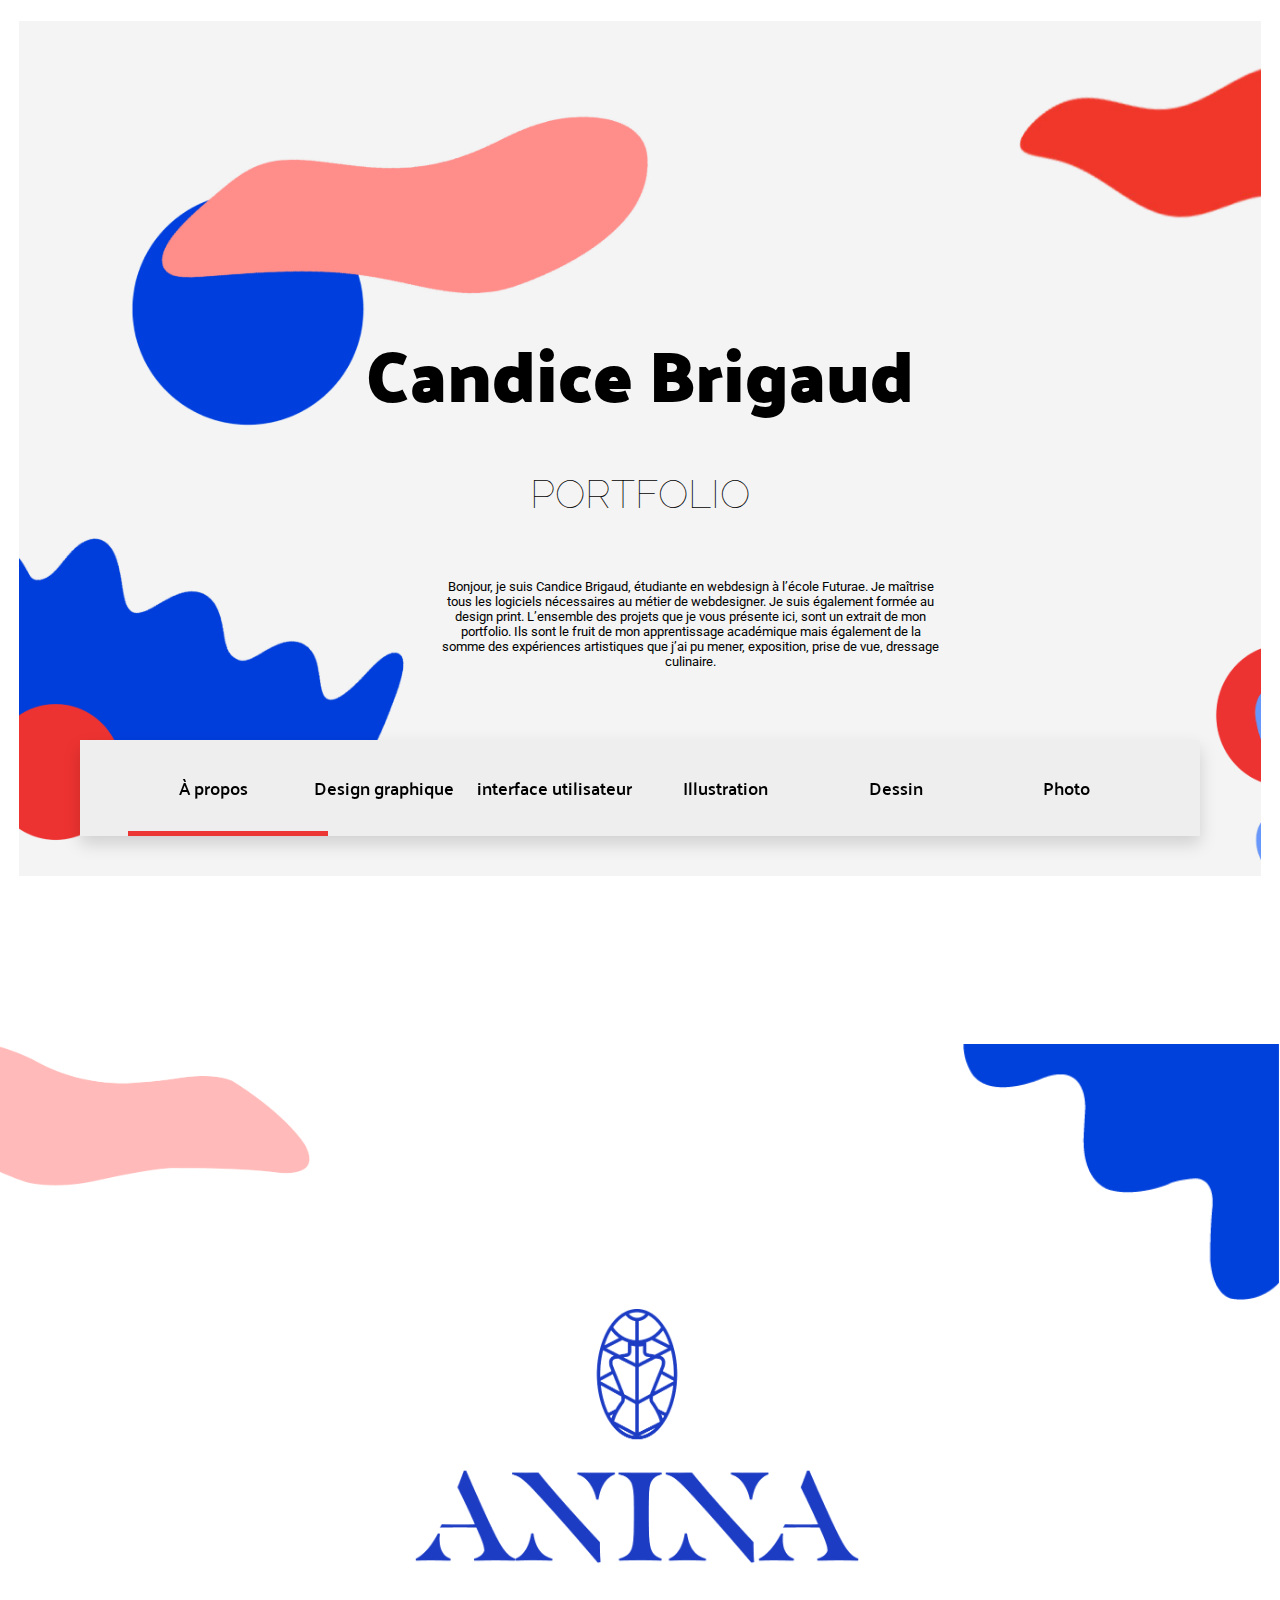
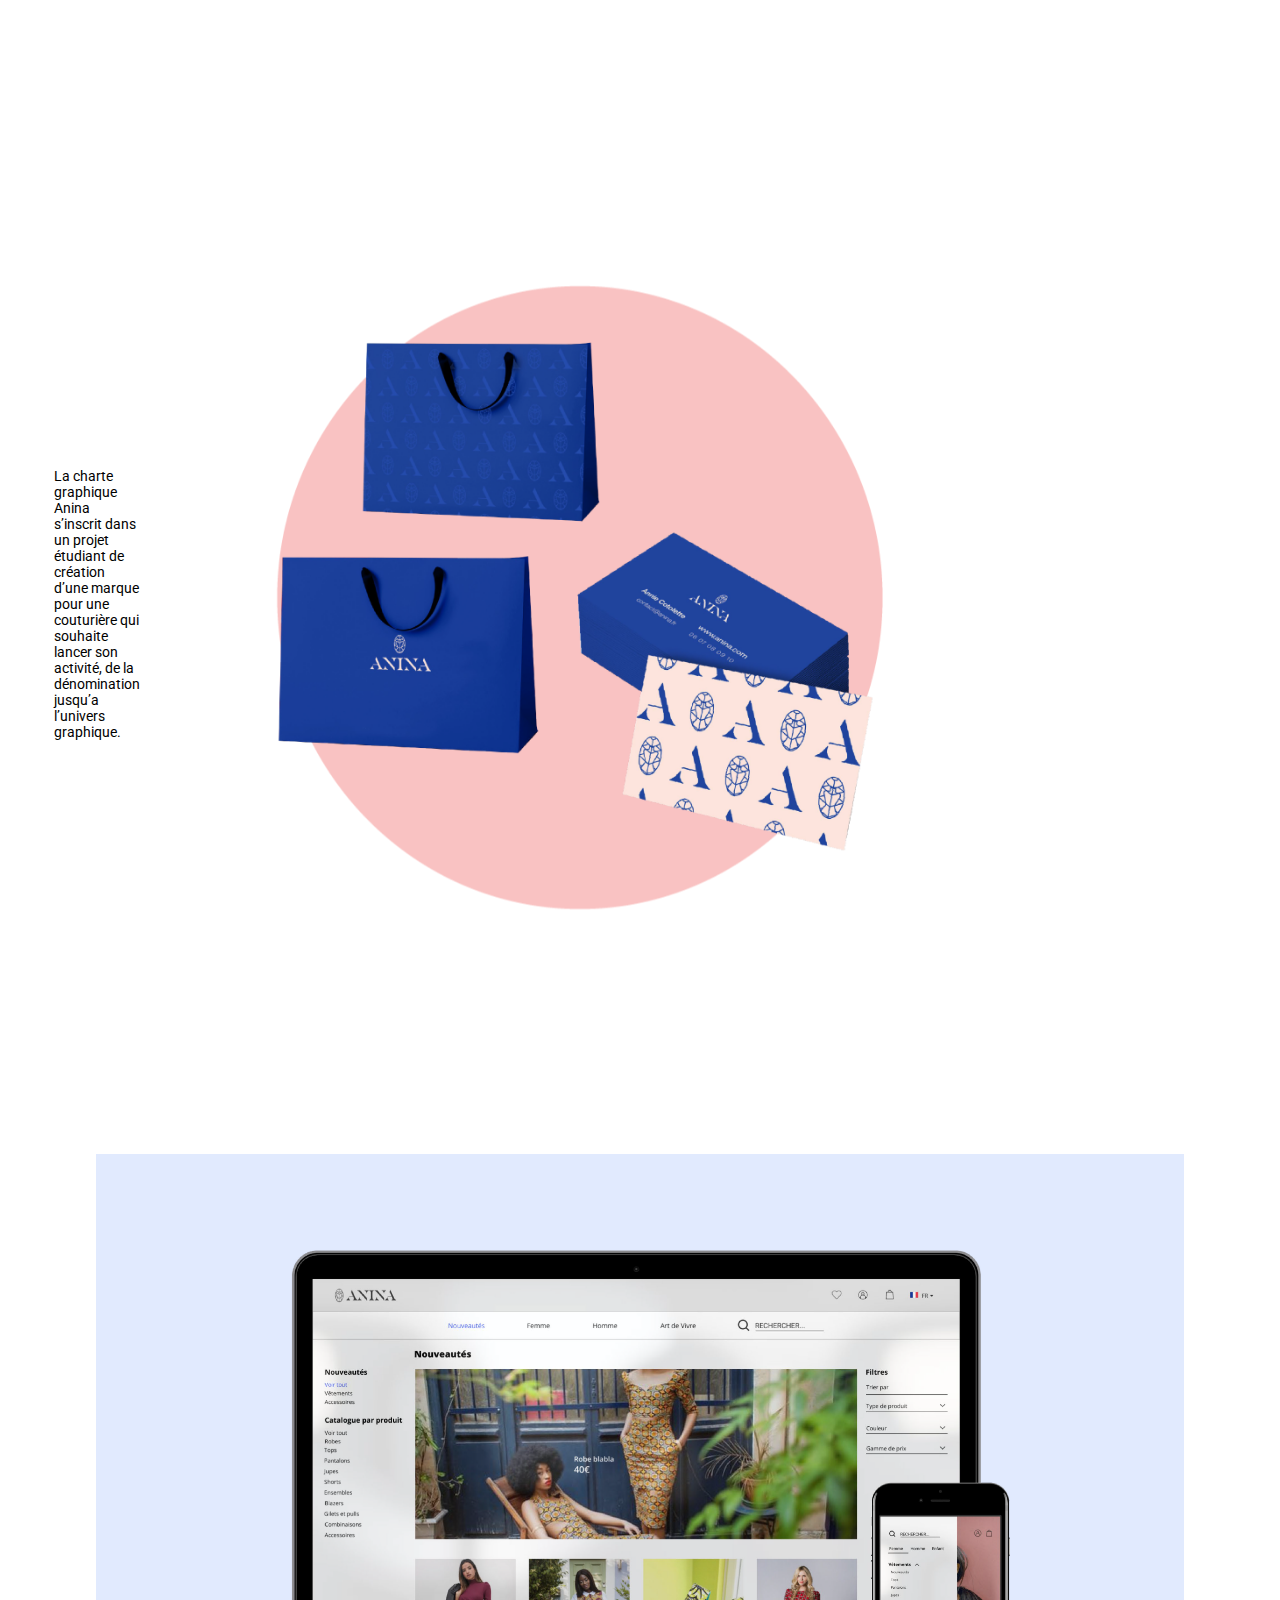
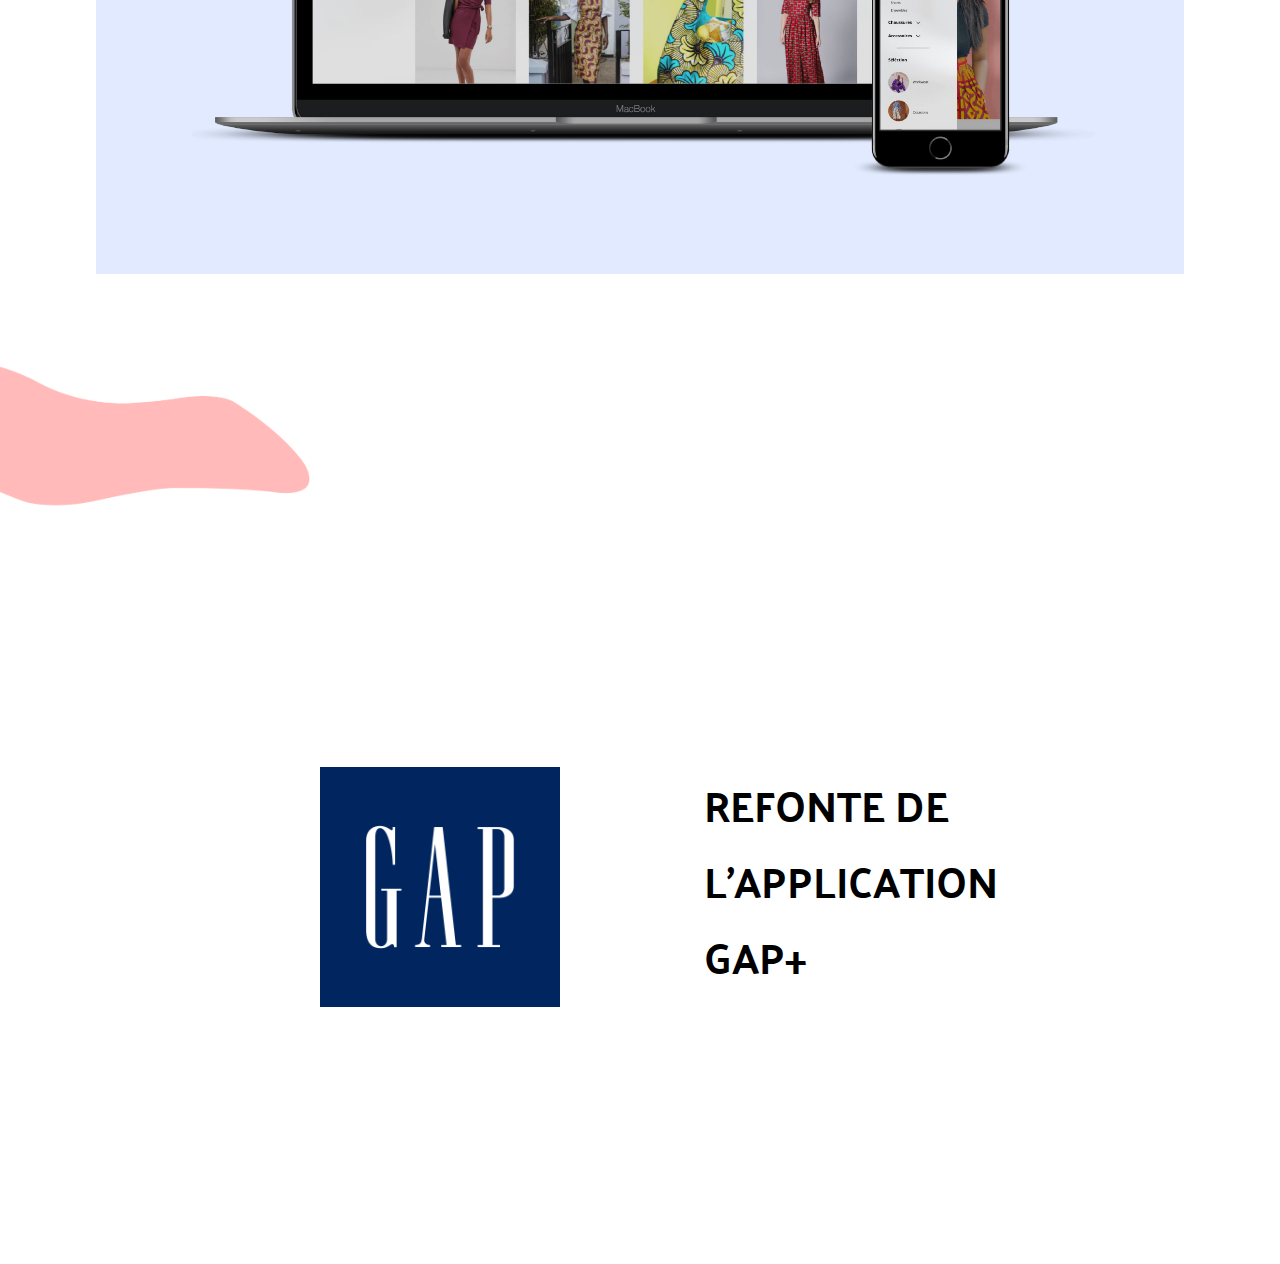
==== index.html @ c818b1f8 "[FIX] change name index and create assets folder" ====
<!DOCTYPE html>
<html>
    <head>
        <link rel="stylesheet" href="style.css">
        <link rel="preconnect" href="https://fonts.gstatic.com">
        <link href="https://fonts.googleapis.com/css2?family=Palanquin+Dark:wght@600&family=Palanquin:wght@100;300;500;600&family=Raleway:wght@100&family=Roboto:wght@300&display=swap" rel="stylesheet">
        <title>Candice Portfolio</title>
    </head>
    <body>
        <section class="section1">
            <div class="background-color-grey">
                <div class="text-container">
                    <h1>
                        Candice Brigaud
                    </h1>
                    <h2>
                        PORTFOLIO
                    </h2>
                    <div class="about-div">
                        <p class="about">
                            Bonjour, je suis Candice Brigaud, étudiante en webdesign à l’école Futurae. 
                            Je maîtrise tous les logiciels nécessaires au métier de webdesigner. Je
                            suis également formée au design print. L’ensemble des projets que je
                            vous présente ici, sont un extrait de mon portfolio. Ils sont le fruit de 
                            mon apprentissage académique mais également de la somme des expériences 
                            artistiques que j’ai pu mener, exposition, prise de vue, dressage culinaire. 
                        </p>
                    </div>
                </div>
            </div>
            <nav>
                <a href="#">À propos</a>
                <a href="#">Design graphique</a>
                <a href="#">interface utilisateur</a>
                <a href="#">Illustration</a>
                <a href="#">Dessin</a>
                <a href="#">Photo</a>
                <div class="animation start-home"></div>
            </nav>
        </section>
        <section class="section2">
                <div class="images">
                    <img class="image-left-top" src="assets/image-pink-form.png">
                    <img class="logo-anina-image" src="assets/logo-anina-04 copie.png">
                    <img class="image-right-top" src="assets/image-right-top-dg.png">
                </div>
        </section>
        <section class="section3">
            <div class="text-anina-container">
                <p>
                    La charte graphique Anina s’inscrit dans un projet 
                    étudiant de création d’une marque pour une couturière 
                    qui souhaite lancer son activité, de la dénomination 
                    jusqu’a l’univers graphique.
                </p>
            </div>
            <img class="circle-bag-anina-class" src="assets/circle-bag-anina.png">
        </section>
        <section class="section4">
            <div class="ordi-images">
                <img class="ordi-anina-image" src="assets/ordi-anina-01.png">
            </div>
        </section>
        <section class="section4">
            <div class="form-container-section4">
                <img class="image-left-top" src="assets/image-pink-form.png">
            </div>
            <div class="container-all-section4">
                <div class="gap-image-title">
                    <img class="logo-gap" src="assets/gap-logo.png">
                    <p class="gap-text-style">
                        Refonte de l’application GAP+
                    </p>
                    <!-- <img class="mobil-app-gap" src="assets/Capture d’écran 2021-01-12 à 11.26 1.png"> -->
                </div>
            </div>
        </section>

    </body>

</html>
---- style.css ----
body, html{
    padding: 0;
    margin: 0;
    height: 100%;
    width: 100%;
    background-color: white;
   
}
.section1{
    height: 100%;
    width: 100%;
    background-color: white;
    display: flex;
    justify-content: center;
    align-items: center;
    flex-direction: column;
    justify-content: flex-end;
}
.background-color-grey{
    height: 95%;
    width: 97%;
    /* background-color: deeppink; */
    background-image: url(assets/frame-2.png);
    background-size: cover;
    display: flex;
    align-items: center;
    justify-content: center;
    flex-direction: column;
    margin-bottom: 1.5rem;
}

.text-container{
    height: 40%;
    width: 45%;
    /* background-color: dodgerblue; */
    text-align: center;
}
h1{
    font-family: 'Palanquin Dark', sans-serif;
    font-size: 72px;
    line-height: 6rem;
}
h2{
    font-family: 'Raleway', sans-serif;
    font-weight: 100;
    font-size: 40px;
}
.about-div{
    height: 40%;
    min-width: 500px;
    /* background-color: fuchsia; */
    padding: 1rem 5rem 0 5rem;
}
.about{
    font-family: 'Roboto', sans-serif;
    font-size: 13px;
    text-align: center;
}
nav{
    height: 6rem;
    width: 80%;
    font-family: 'Roboto', sans-serif;
    /* background: #f5f5f5; */
    background: #eeeeee; 
    position: fixed;
    margin-bottom: 4rem;
    box-shadow: 0 8px 16px 0 rgba(0, 0, 0,.15);
    padding-left: 3rem;
    padding-right: 3rem;
    display: flex;
    justify-content: space-between;
    z-index: 10;
}
nav a{
    font-size: 18px;
    font-family: 'Palanquin', sans-serif;
    text-decoration: none;
    color: black;
    font-weight: 600;
    line-height: 5rem;
    display: inline-block;
}
nav .animation{
    height: 5px;
    background-color: #EC3634;
    position: absolute;
    bottom: 0;
    z-index: 0;
    transition: all .5s ease 0;
}
a:nth-child(1){
    width: 200px;
    /* background-color:aqua; */
    align-self: center;
    text-align: center;
}
nav .start-home, a:nth-child(1):hover~.animation {
    width: 200px;
    left: 0;
    align-self: center;
    text-align: center;
    margin-left: 3rem;
}

a:nth-child(2){
    width: 200px;
    /* background-color: brown; */
    align-self: center;
    text-align: center;
}
nav .start-home, a:nth-child(2):hover~.animation {
    width: 200px;
    left: 0;
    align-self: center;
    text-align: center;
}

a:nth-child(3){
    width: 200px;
    /* background-color:darkgreen; */
    align-self: center;
    text-align: center;
}
a:nth-child(4){
    width: 200px;
    /* background-color: darkslateblue; */
    align-self: center;
    text-align: center;
}
a:nth-child(5){
    width: 200px;
    /* background-color: darkorange; */
    align-self: center;
    text-align: center;
}
a:nth-child(6){
    width: 200px;
    /* background-color: yellow; */
    align-self: center;
    text-align: center;
}
nav .start-home, a:nth-child(6):hover~.animation {
    width: 200px;
    left: 0;
    align-self: center;
    text-align: center;
    margin-right: 3rem;
}

.section2{
    height: 80%;
    width: 100%;
    /* background-color: darksalmon; */
    background-color: white;
    display: flex;
    margin-top: 9rem;
}
.images{
    height: 100%;
    width: 100%;
    /* background-color: violet; */
    display: flex;
    justify-content: space-between;
    align-items: center;
}

.image-right-top{
    height: 16rem;
    /* width: 24rem; */
    /* background-color: tomato; */
    align-self: flex-start;
}
.image-left-top{
    height: 9rem;
    /* width: 10rem; */
    opacity: 60%;
    /* background-color:yellow; */
    align-self: flex-start;
}
.logo-anina-image{
    max-width: 35%;
    height: auto;
    /* background-color: chocolate; */
    margin-bottom: 7rem;
    margin-top: 11rem;
}
.union.png{
    height: 2rem;
    width: 3rem;
}
.section3{
    height: 100%;
    width: 100%;
    /* background-color:indigo; */
    display: flex;
    justify-content: center;
    align-items: center;
}
.circle-bag-anina-class{
    height: 40rem;
    margin-bottom: 2rem;
    /* background-color: lightgreen; */
    padding-right: 25rem;
    padding-left: 4rem;
}
.text-anina-container{
    height: 20rem;
    width: 13rem;
    /* background-color: lightcoral; */
    padding: 4rem;
    font-family: 'Roboto', sans-serif;
    font-size: 14px;
}

.section4{
    height: 100%;
    width: 100%;
    background-color: white;
    display: flex;
    justify-content: center;
    align-items: center;
}
.ordi-images{
    height: 80%;
    width: 85%;
    background-color: #E1EAFE;
     display: flex;
    justify-content: center;
    align-items: center;
}
.background-blue{
    height: 80%;
    width: 85%;
    background-color: #0040DB;
    opacity: 20%;
}
.ordi-anina-image{
    height: 33rem;
    /* background-color: burlywood; */
}
.section4{
    height: 100%;
    width: 100%;
    background-color: white;
    display: flex;
    justify-content: center;
    align-items: center;
    flex-direction: column;
}
.form-container-section4{
    height: 15%;
    width: 100%;
}
.image-left-top{
    height: 9rem;
    opacity: 60%;
    /* background-color:yellow; */
    align-self: flex-start;
}
.container-all-section4{
    height: 100%;
    width: 100%;
    /* background-color:darkgoldenrod; */
    display: flex;
    justify-content: center;
    align-items: center;
}
.gap-image-title{
    height: 30%;
    width: 50%;
    /* background-color: crimson; */
    display: flex;
    justify-content: space-between;
}
.logo-gap{
    height: 15rem;
}
.mobil-app-gap{
    height: 15.3rem;
}
.gap-text-style{
    height: 100%;
    width: 40%;
    /* background-color: darkmagenta; */
    font-family: 'Palanquin Dark', sans-serif;
    font-size: 42px;
    text-transform: uppercase;
    align-self: center;
}
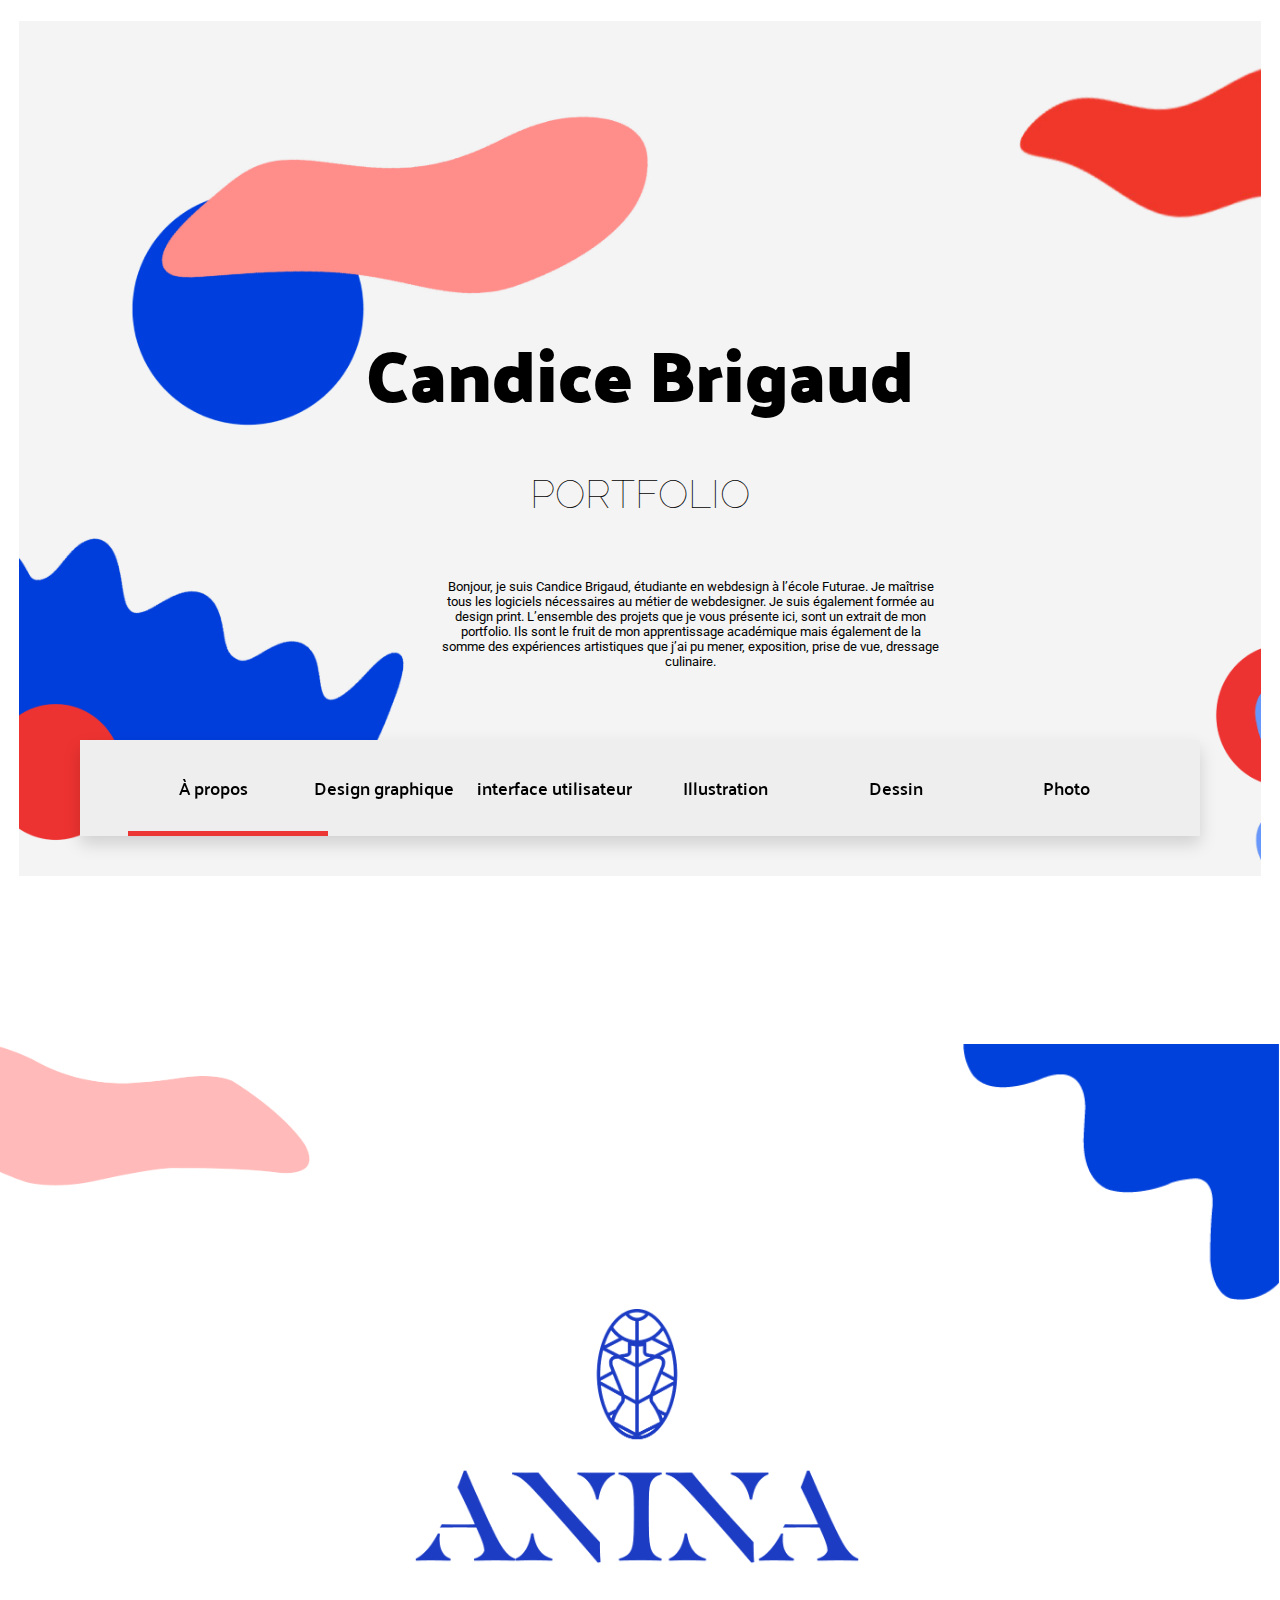
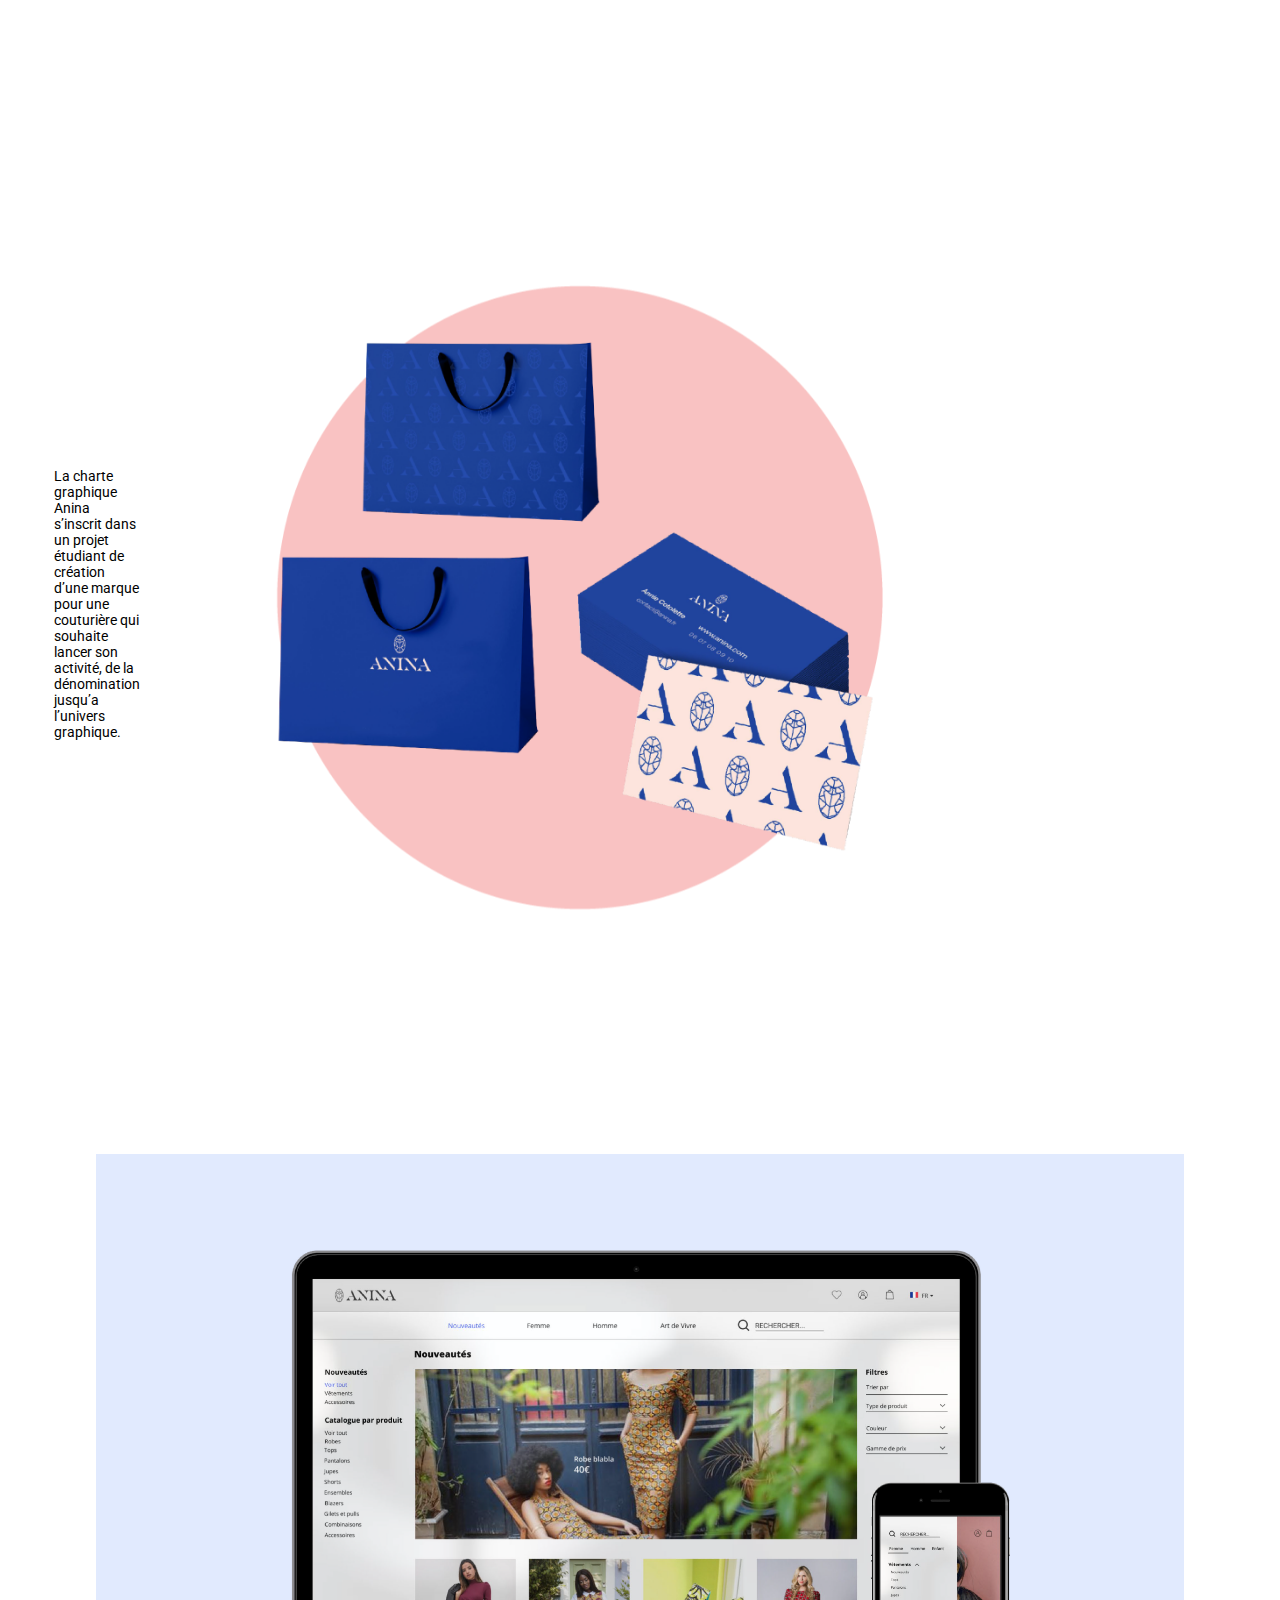
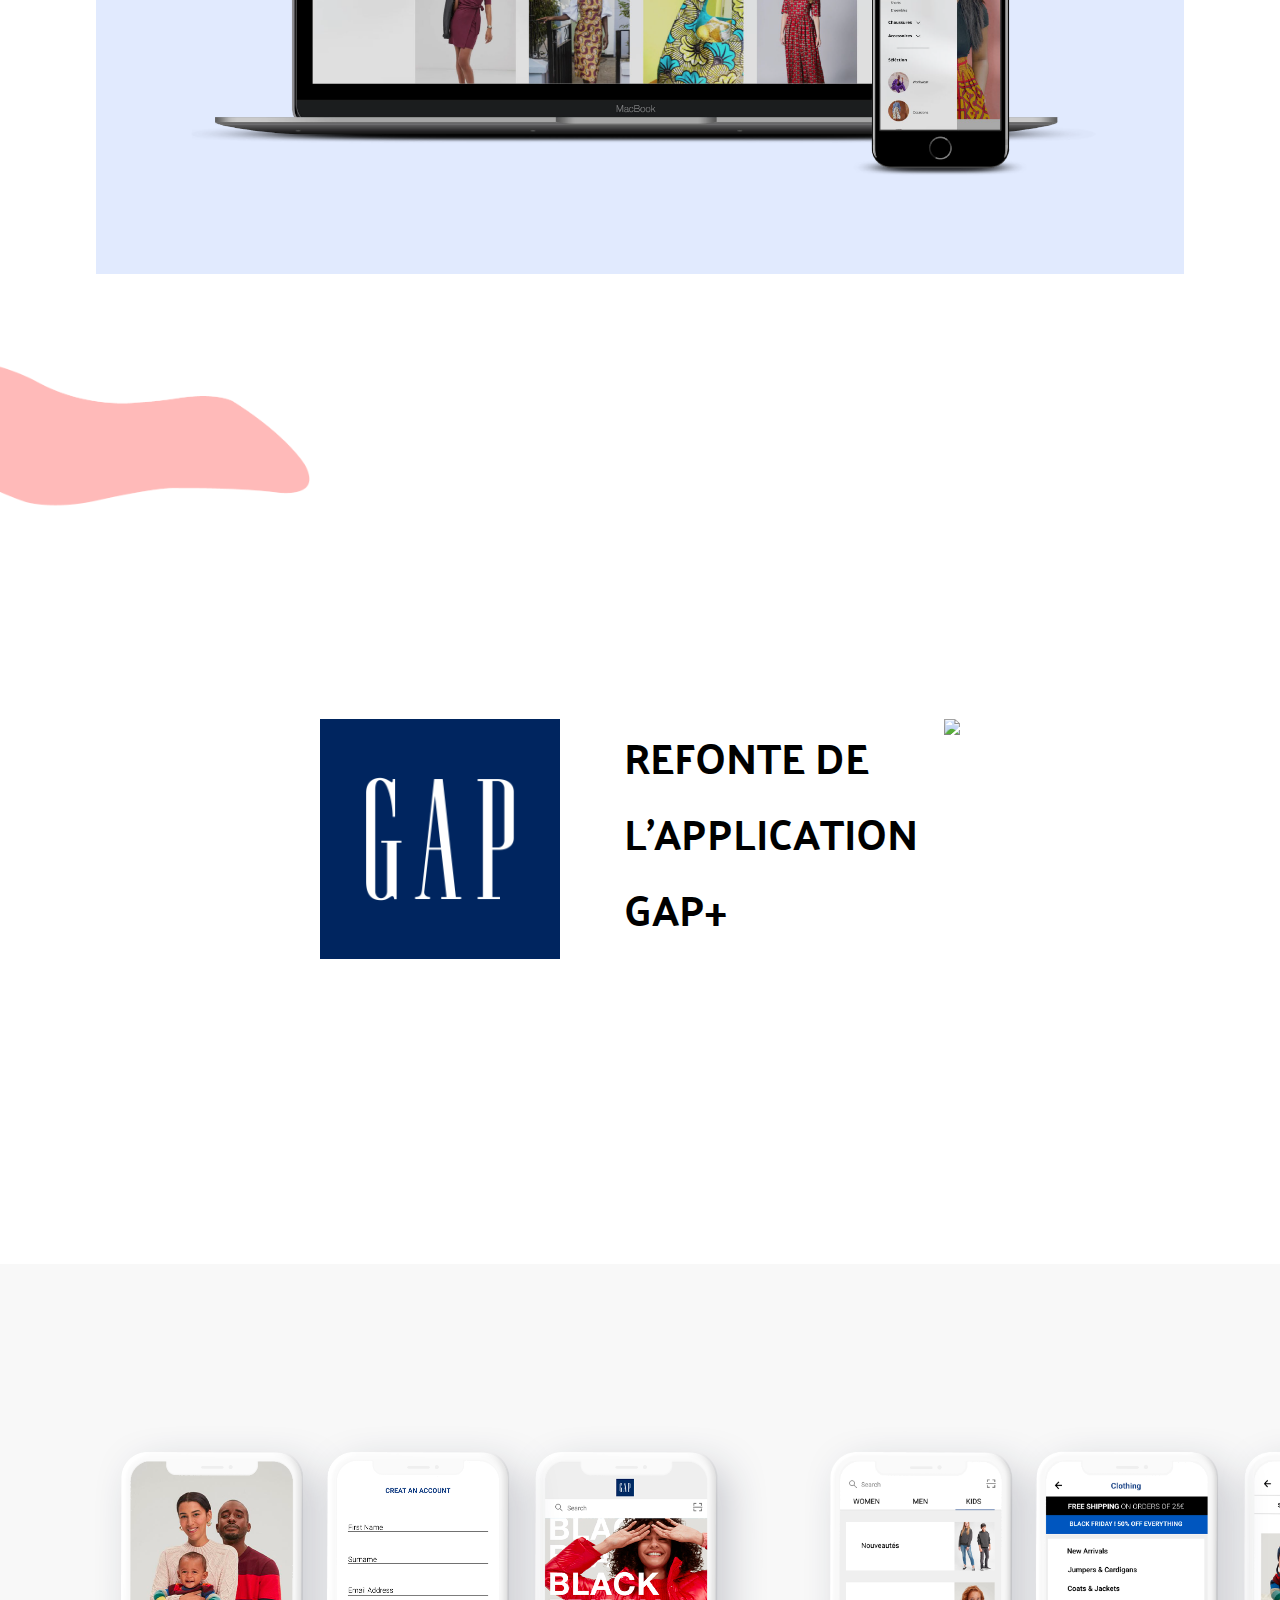
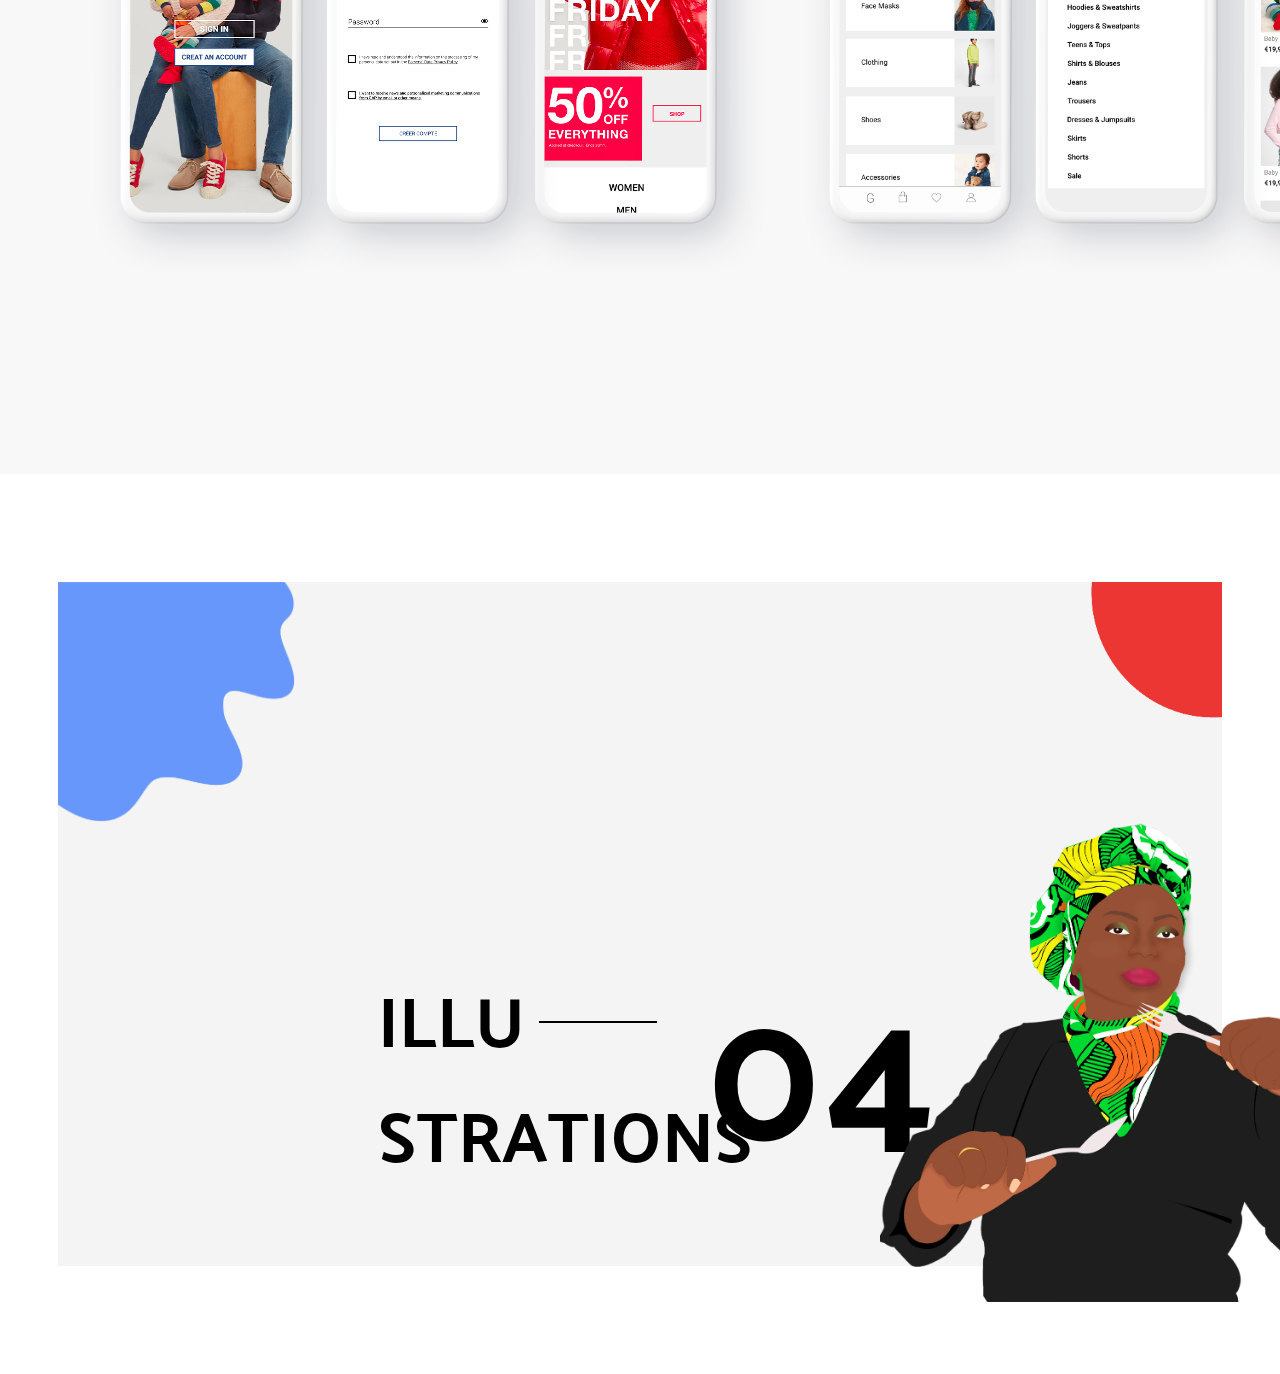
==== commit ed730442: "[SECTON-4-HTML] mockups iphone section 4" ====
--- a/index.html
+++ b/index.html
@@ -71,11 +71,45 @@
                     <p class="gap-text-style">
                         Refonte de l’application GAP+
                     </p>
-                    <!-- <img class="mobil-app-gap" src="assets/Capture d’écran 2021-01-12 à 11.26 1.png"> -->
+                    <img class="mobil-app-gap" src="assets/Capture d’écran 2021-01-12 à 11.26 1.png">
                 </div>
             </div>
         </section>
+        <section class="section5">
+            <div class="mockup-iphones-gap">
+                <img class="gap-app-image" src="assets/21.png">
+                <img class="gap-app-image2" src="assets/21-copie.png">
+            </div>
+        </section>
+        <section class="section6">
+            <div class="background-grey">
+                <div class="forms-container-section-illustration">
+                    <img class="blue-form-section-illustration" src="assets/forme-2.png">
+                    <img class="red-form-section-illustration" src="assets/forme3-02 copie.png">
+                </div>
+                <div class="container-all-saction04">
+                    <div  class="text-container-section-illustration-all">
+                        <div class="text-container-section-illustration">
+                            <p class="illu">
+                                ILLU
+                            </p>
+                            <div class="illustration-line"></div>
+                        </div>
+                        <p class="stration">
+                            STRATIONS
+                        </p>
+                    </div>
+                        <p class="t-04">
+                            04
+                        </p>
+                    <div class="illu-eg-place">
+                        <img class="eg-illu" src="assets/eg-illu-02.png">
+                    </div>
+                </div>
+            </div>
+        </section>
+        <section class="section7">
 
+        </section>
     </body>
-
-</html>+</html>
--- a/style.css
+++ b/style.css
@@ -20,7 +20,7 @@
     height: 95%;
     width: 97%;
     /* background-color: deeppink; */
-    background-image: url(assets/frame-2.png);
+    background-image: url(frame-2.png);
     background-size: cover;
     display: flex;
     align-items: center;
@@ -254,7 +254,7 @@
 .image-left-top{
     height: 9rem;
     opacity: 60%;
-    /* background-color:yellow; */
+    background-color:yello w;
     align-self: flex-start;
 }
 .container-all-section4{
@@ -271,6 +271,7 @@
     /* background-color: crimson; */
     display: flex;
     justify-content: space-between;
+    margin-bottom: 6rem;
 }
 .logo-gap{
     height: 15rem;
@@ -287,3 +288,138 @@
     text-transform: uppercase;
     align-self: center;
 }
+.fas{
+    height: 5rem;
+}
+.section5{
+    height: 90%;
+    width: 100%;
+    background-color:#f8f8f8;
+    display: flex;
+    justify-content: center;
+    align-items: center;
+    flex-direction: column;
+}
+.mockup-iphones-gap{
+    height: 70%;
+    width: 90%;
+    /* background-color:sienna; */
+    display: flex;
+    justify-content: space-between;
+    margin-bottom: 4rem;
+}
+.gap-app-image{
+    height: 100%;
+    /* background-color: darkblue; */
+}
+.gap-app-image2{
+    height: 100%;
+    /* background-color: darkblue; */
+}
+
+.section6{
+    height: 100%;
+    width: 100%;
+    background-color:#ffffff;
+    display: flex;
+    justify-content: center;
+    align-items: center;
+    /* flex-direction: column; */
+}
+.background-grey{
+    height: 76%;
+    width: 91%;
+    background-color:#f4f4f4;
+    display: flex;
+    /* justify-content: center; */
+    /* align-items: center; */
+    flex-direction: column;
+}
+.forms-container-section-illustration{
+    width: 100%;
+    height: 20rem;
+    display: flex;
+    justify-content: space-between;
+    align-content: flex-start;
+    /* background-color: deeppink; */
+}
+.blue-form-section-illustration{
+    height: 15rem;
+    /* background-color: darkred; */
+}
+.red-form-section-illustration{
+    height: 15rem;
+    /* background-color:darkviolet; */
+}
+
+.container-all-saction04{
+    height: 100%;
+    width: 100%;
+    /* background-color: darkcyan; */
+    display: flex;
+    flex-direction: row;
+    align-items: flex-start;
+}
+.text-container-section-illustration-all{
+    height: 42%;
+    width: 24%;
+    /* background-color: lightblue; */
+    font-family: 'Palanquin Dark', sans-serif;
+    font-size: 70px;
+    text-transform: uppercase;
+    line-height: 0rem;
+    margin-left: 20rem;
+    margin-top: 10rem;
+}
+.text-container-section-illustration{
+    /* background-color: deepskyblue; */
+    height: 40%;
+    width: 100%;
+    display: flex;
+    flex-direction: row;
+    font-family: 'Palanquin Dark', sans-serif;
+    font-size: 70px;
+    text-transform: uppercase;
+    line-height: 0rem;
+    align-items: center;
+}
+.illu{
+    height: 10%;
+    width: 52%;
+    /* background-color: indigo; */
+    padding-right: 1rem;
+}
+.illustration-line{
+    height: 0.1rem;
+    width: 16rem;
+    border-top: 2px solid black;
+    /* background-color: green; */
+}
+/* .section-04{
+    height: 72%;
+    width: 14%; */
+    /* display: flex;
+    flex-direction: row; */
+    /* background-color: chocolate;
+} */
+.t-04{
+    height: 35%;
+    width: 15%;
+    font-family: 'Palanquin Dark', sans-serif;
+    font-size: 190px;
+    line-height: 6rem;
+    /* background-color: darkorchid; */
+    padding-left: 3rem;
+}
+.illu-eg-place{
+    height: 100%;
+    width: 50%;
+    /* background-color: darkslateblue; */
+    display: flex;
+    justify-content: flex-end;
+    align-items: flex-end;
+}
+.eg-illu{
+    height: 30rem;
+    image-orientation:flip;
+}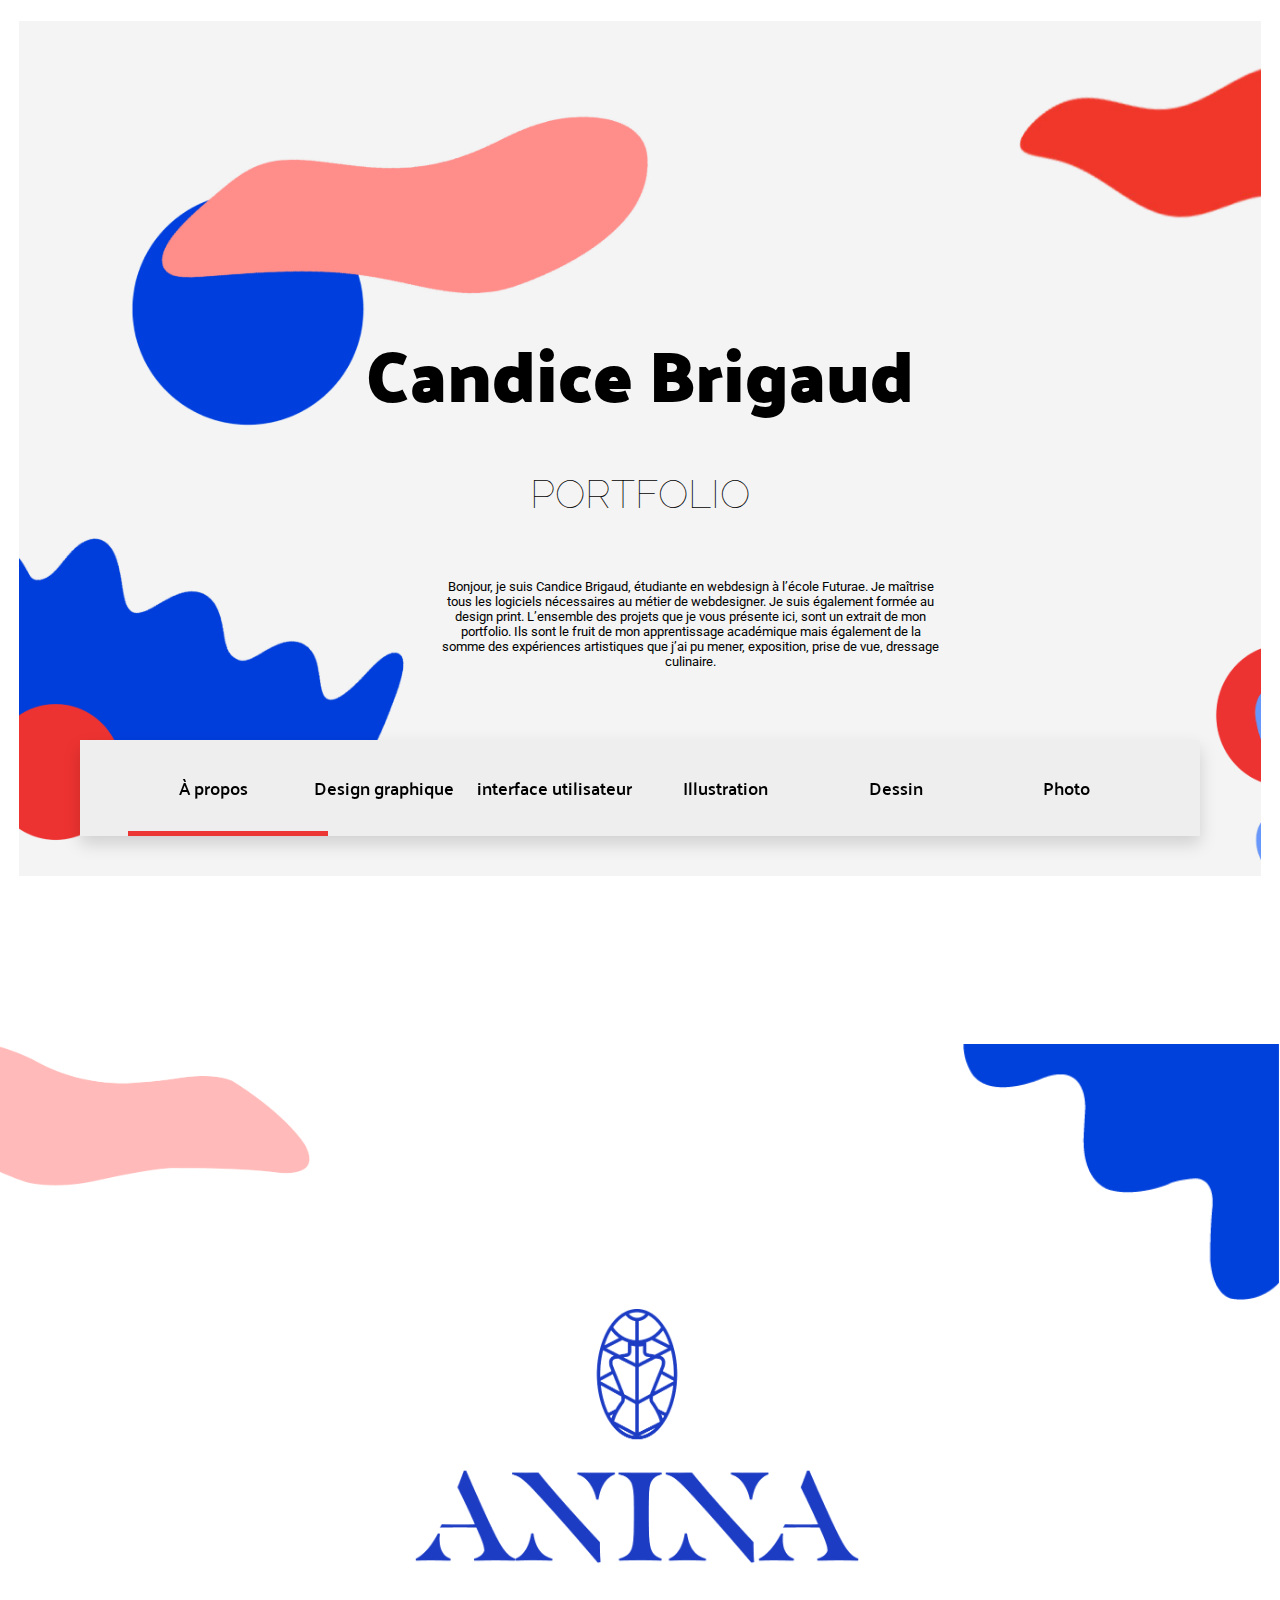
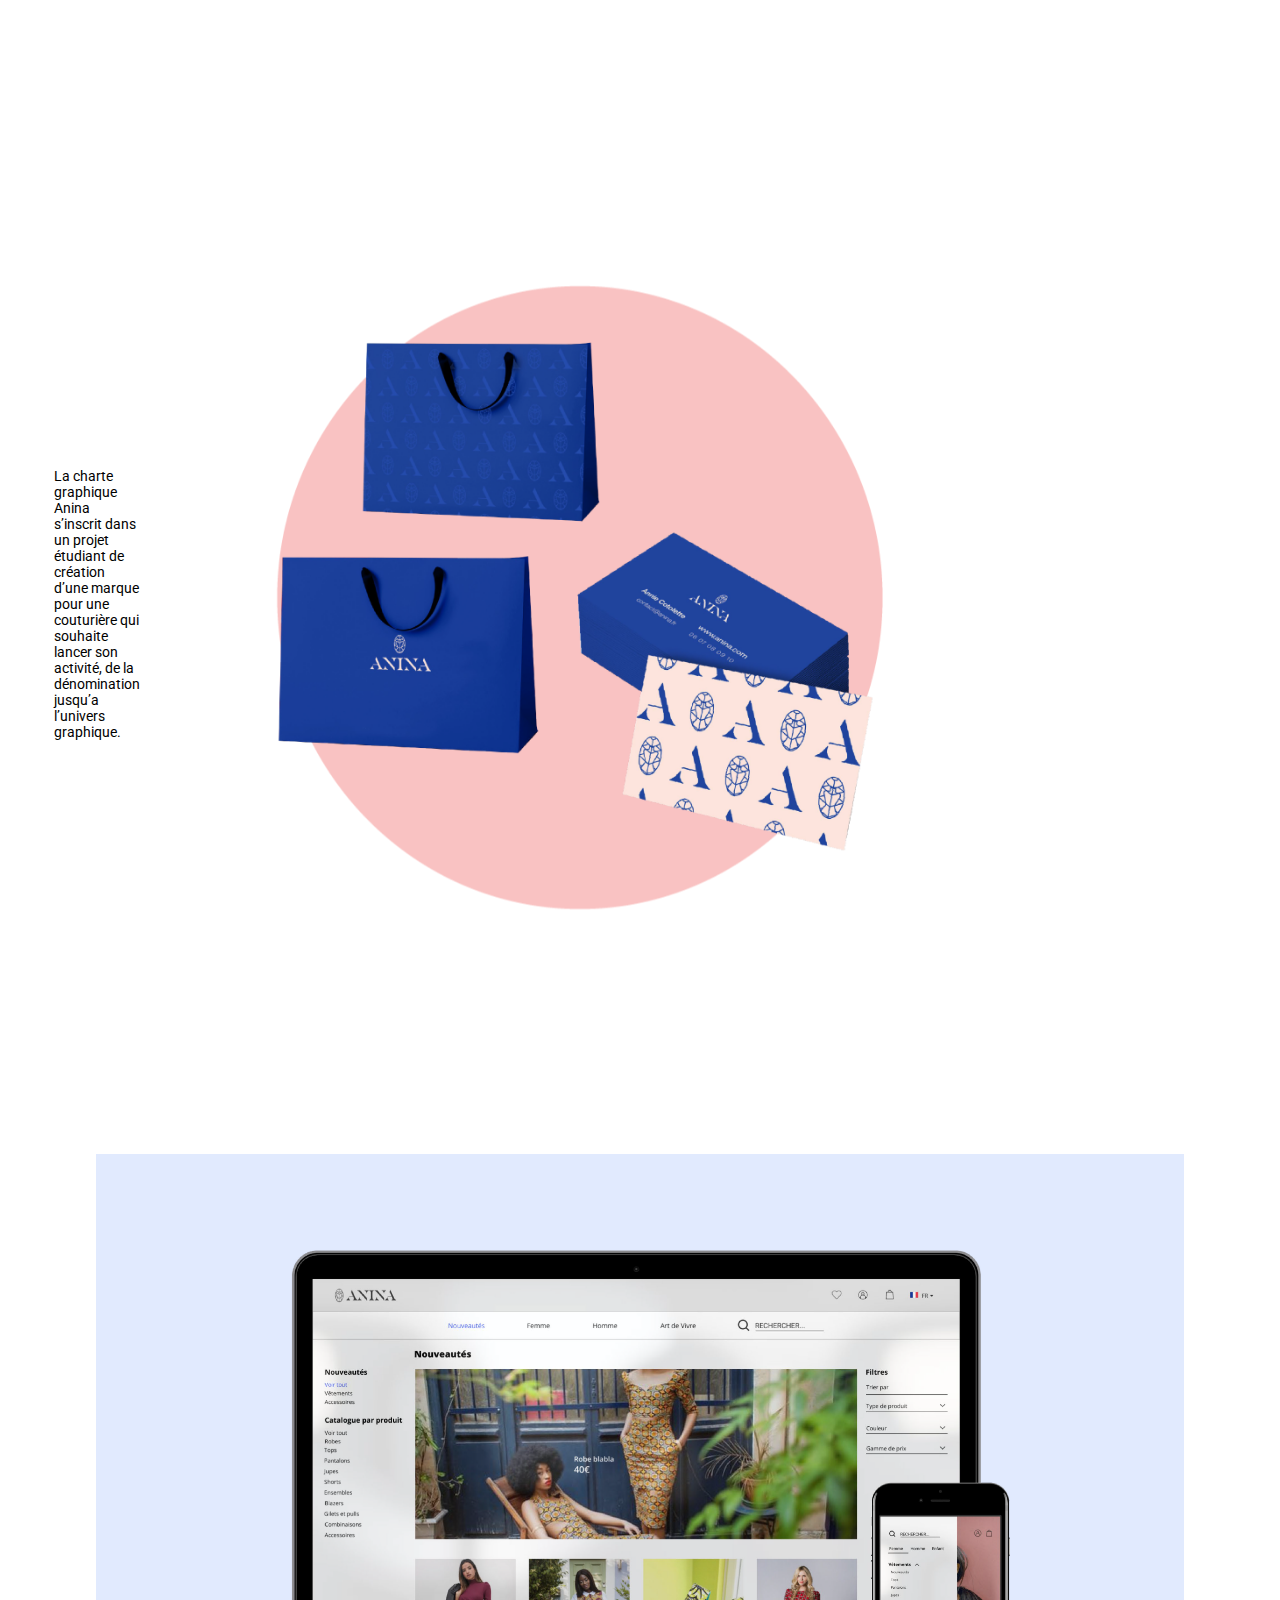
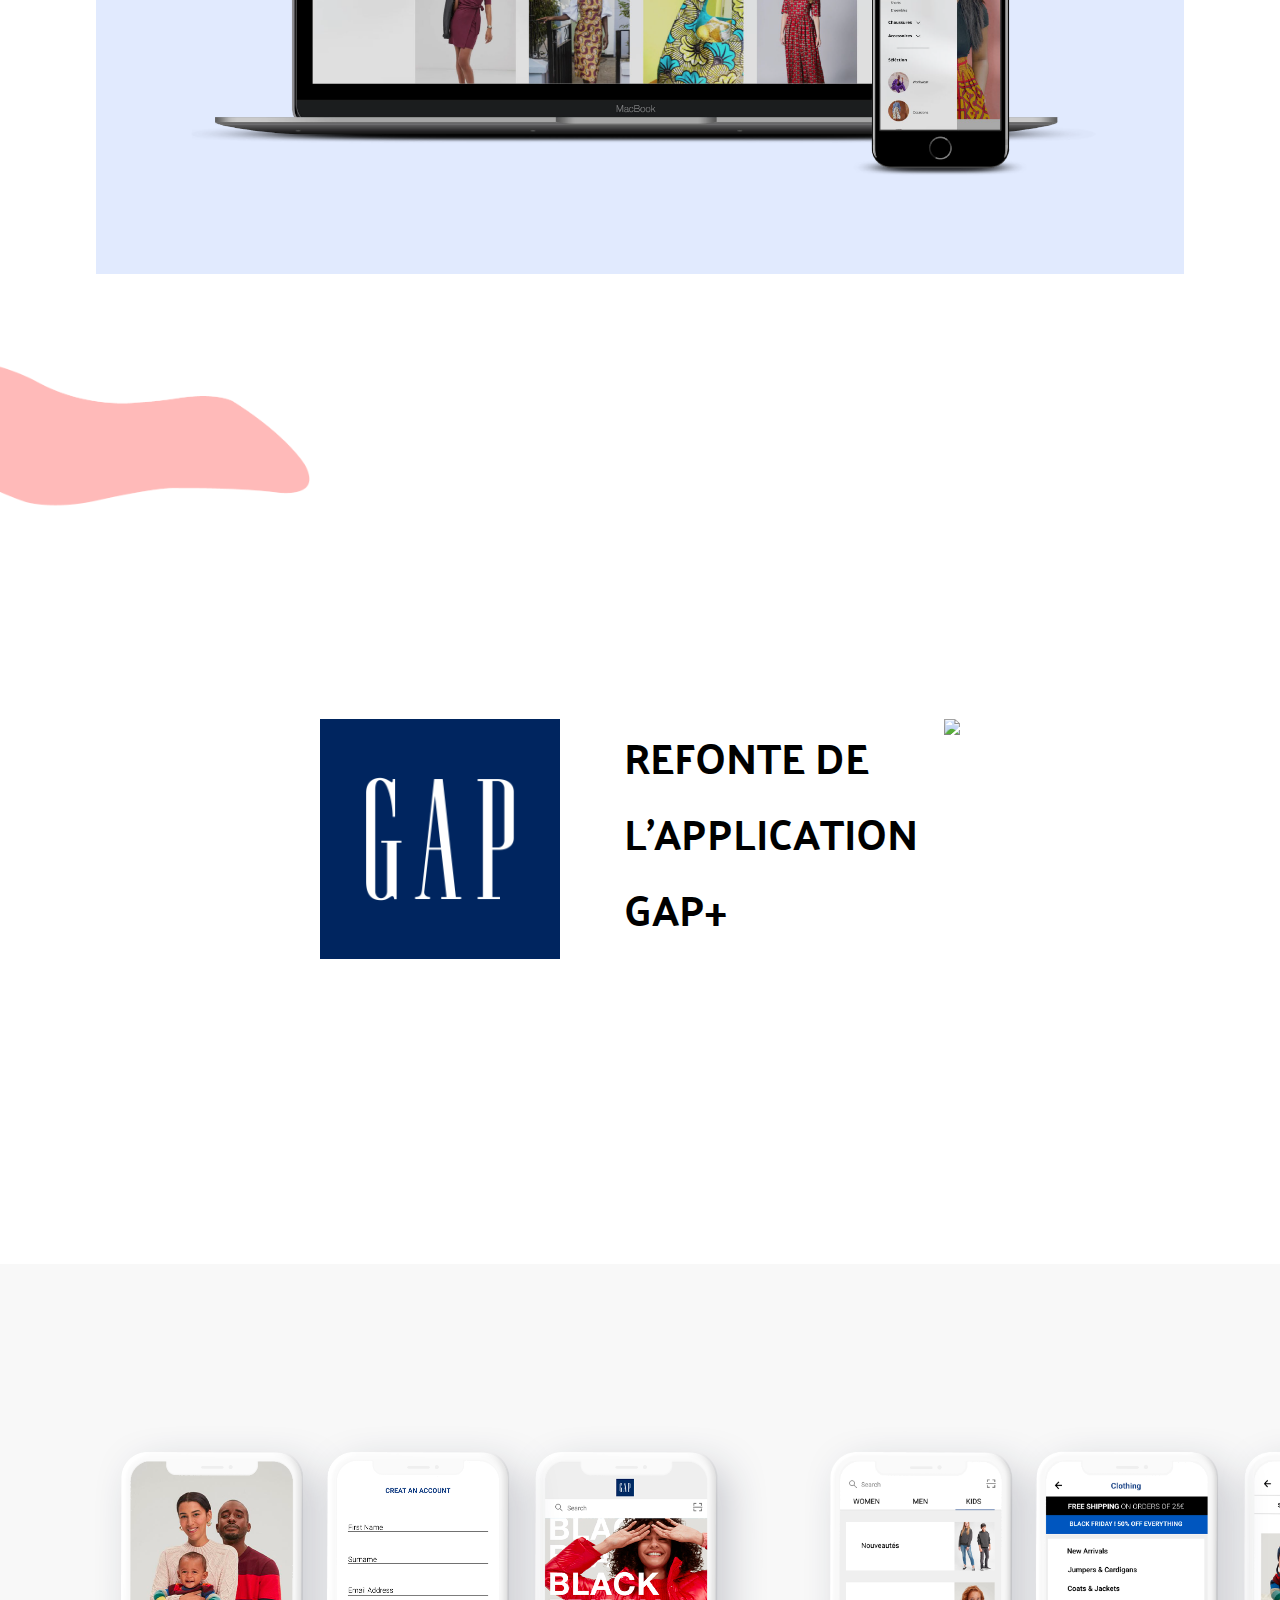
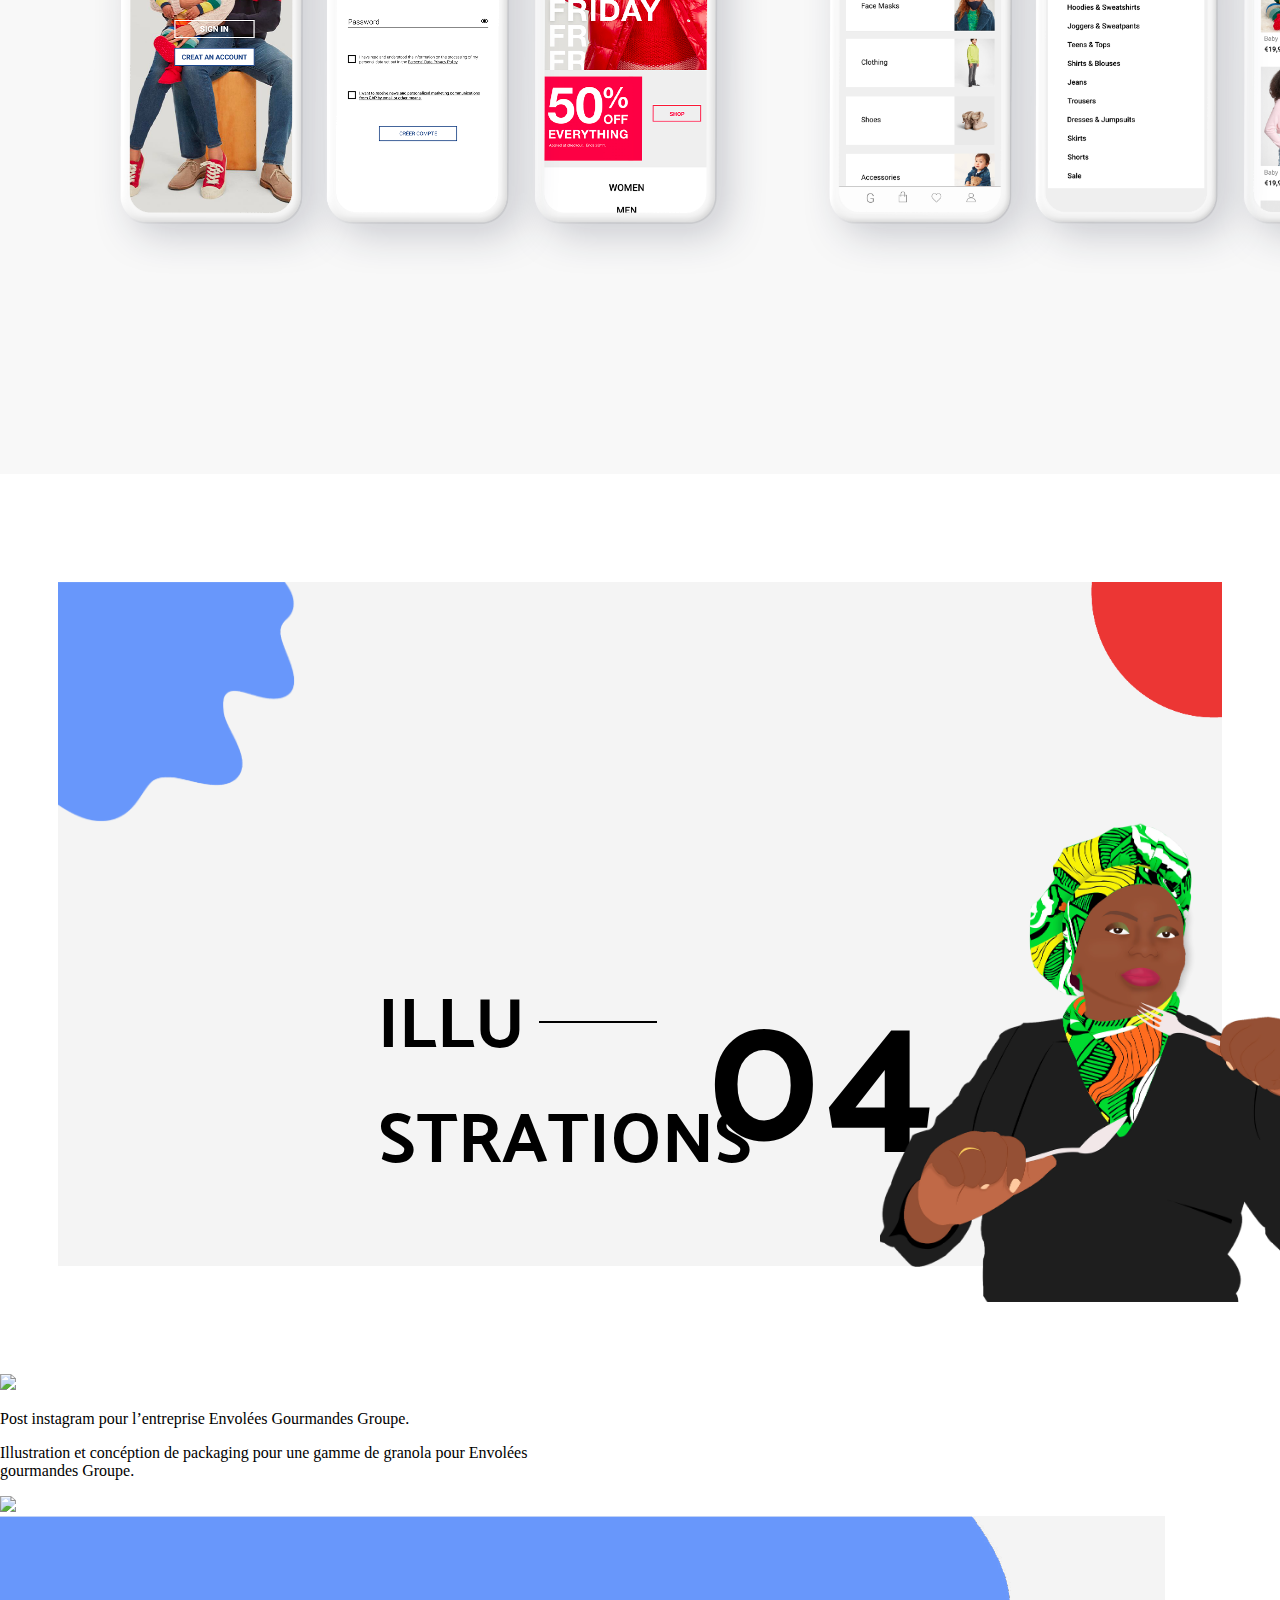
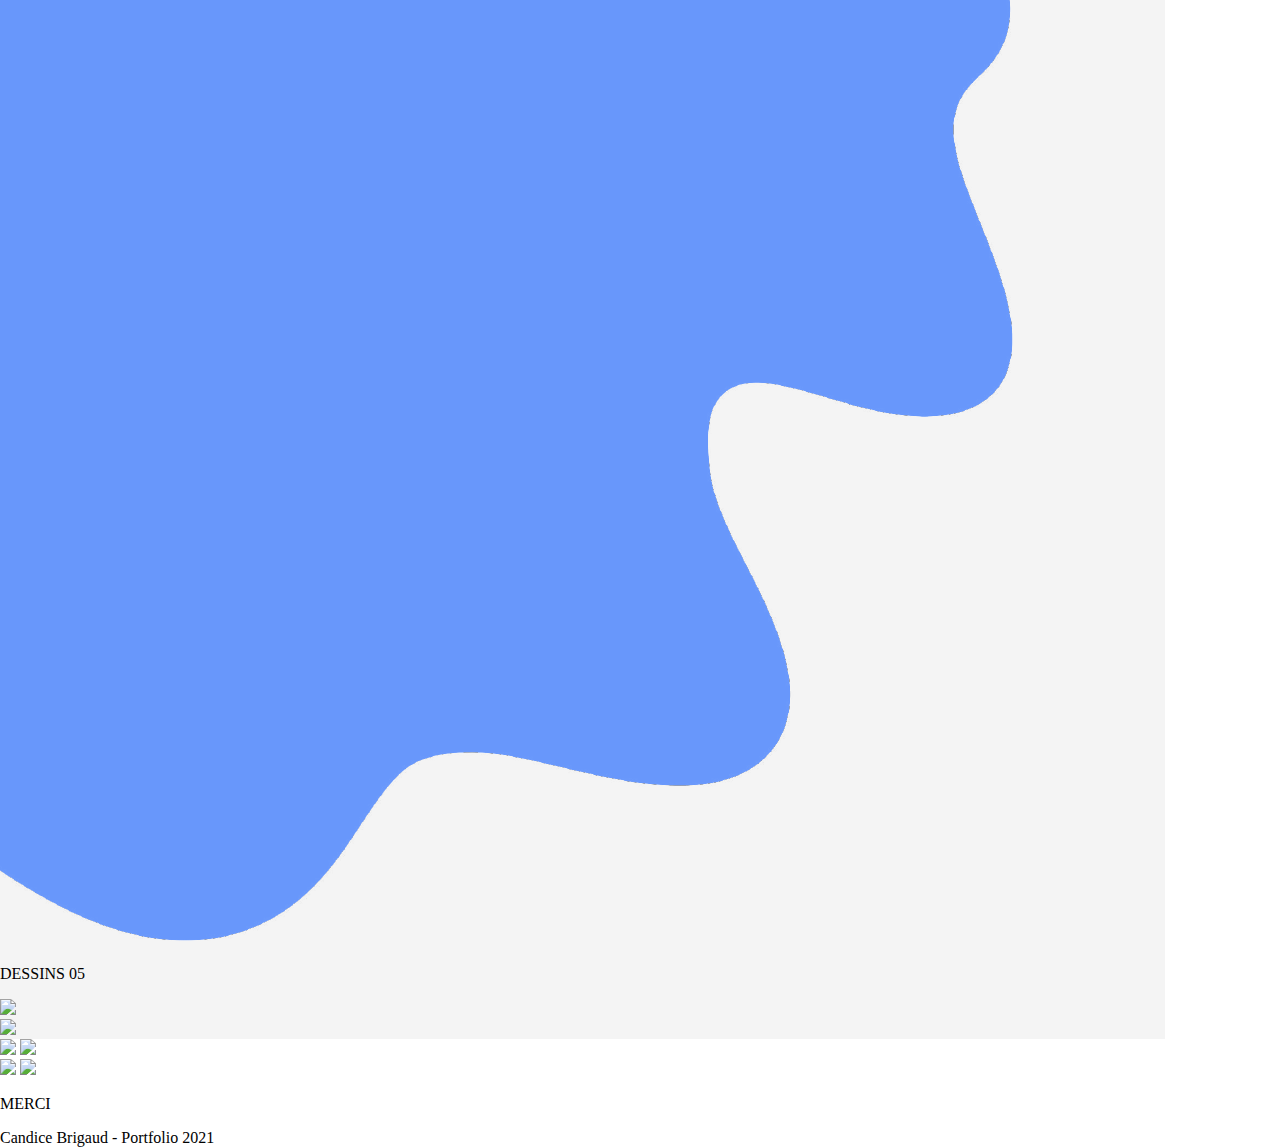
==== commit 29add869: "[SECTION 9 AND 10] html drax section(9) and thanks section (10)" ====
--- a/index.html
+++ b/index.html
@@ -3,7 +3,7 @@
     <head>
         <link rel="stylesheet" href="style.css">
         <link rel="preconnect" href="https://fonts.gstatic.com">
-        <link href="https://fonts.googleapis.com/css2?family=Palanquin+Dark:wght@600&family=Palanquin:wght@100;300;500;600&family=Raleway:wght@100&family=Roboto:wght@300&display=swap" rel="stylesheet">
+        <link href="https://fonts.googleapis.com/css2?family=Palanquin+Dark:wght@600&family=Palanquin:wght@100;300;500;600&family=Raleway:wght@100&family=Roboto:wght@300;900&display=swap" rel="stylesheet">
         <title>Candice Portfolio</title>
     </head>
     <body>
@@ -109,7 +109,65 @@
             </div>
         </section>
         <section class="section7">
-
+            <div class="div-left">
+                <div>
+                    <img class="sub-Saharan-africa-image" src="assets/insta-post-03.png">
+                    <p class="post-insta-1-text">
+                        Post instagram pour l’entreprise Envolées Gourmandes Groupe.
+                    </p>
+                </div>
+            </div>
+            <div class="div-right">
+                <p class="post-insta-2-text">
+                    Illustration et concéption de packaging pour une gamme de granola 
+                    pour Envolées<br> gourmandes Groupe.
+                </p>
+                <img class="grano-image" src="assets/grano-03 copie.png">
+            </div>
+        </section>
+        <section class="section8">
+            <div class="background-grey">
+                <div class="forms-container-section-dessins">
+                    <img class="blue-form-section-dessin" src="assets/forme-2.png">
+                </div>
+                <div class="container-all-saction05">
+                    <div class="texte-draw-container">
+                        <p class="dessin-text">
+                            DESSINS 05
+                        </p>
+                    </div>
+                    <img class="dessin-image-section" src="assets/dessin-02 copie.png">
+                </div>
+                <div class="red-form-dessin-bottom">
+                    <img class="red-form-section-dessin" src="assets/forme3-02 copie 2.png">
+                </div>
+            </div>
+        </section>
+        <section class="section9">
+            <div class="dessins-container">
+                <div class="draw-image-top">
+                    <img class="gintama-draw" src="assets/dessin5-03 copie.png">
+                    <img class="kgm-draw" src="assets/Capture d’écran 2021-01-25 à 00.26.51.png">
+                </div>
+                <div class="draw-image-bottom">
+                    <img class="pixel-draw" src="assets/dessin3-03 copie.png">
+                    <img class="allegory-draw" src="assets/dessin4-03 copie.png">
+                </div>
+            </div>
+        </section>
+        <section class="section9">
+            <div class="background-color-grey-end">
+                <div class="text-container-thanks">
+                    <p>
+                        MERCI
+                    </p>
+                    <div class="text-container-thanks-bottom">
+                        <p>
+                            Candice Brigaud - Portfolio 2021
+                        </p>
+                    </div>
+                </div>
+            </div>
         </section>
     </body>
 </html>
--- a/style.css
+++ b/style.css
@@ -20,7 +20,7 @@
     height: 95%;
     width: 97%;
     /* background-color: deeppink; */
-    background-image: url(frame-2.png);
+    background-image: url(assets/frame-2.png);
     background-size: cover;
     display: flex;
     align-items: center;
@@ -395,13 +395,6 @@
     border-top: 2px solid black;
     /* background-color: green; */
 }
-/* .section-04{
-    height: 72%;
-    width: 14%; */
-    /* display: flex;
-    flex-direction: row; */
-    /* background-color: chocolate;
-} */
 .t-04{
     height: 35%;
     width: 15%;
